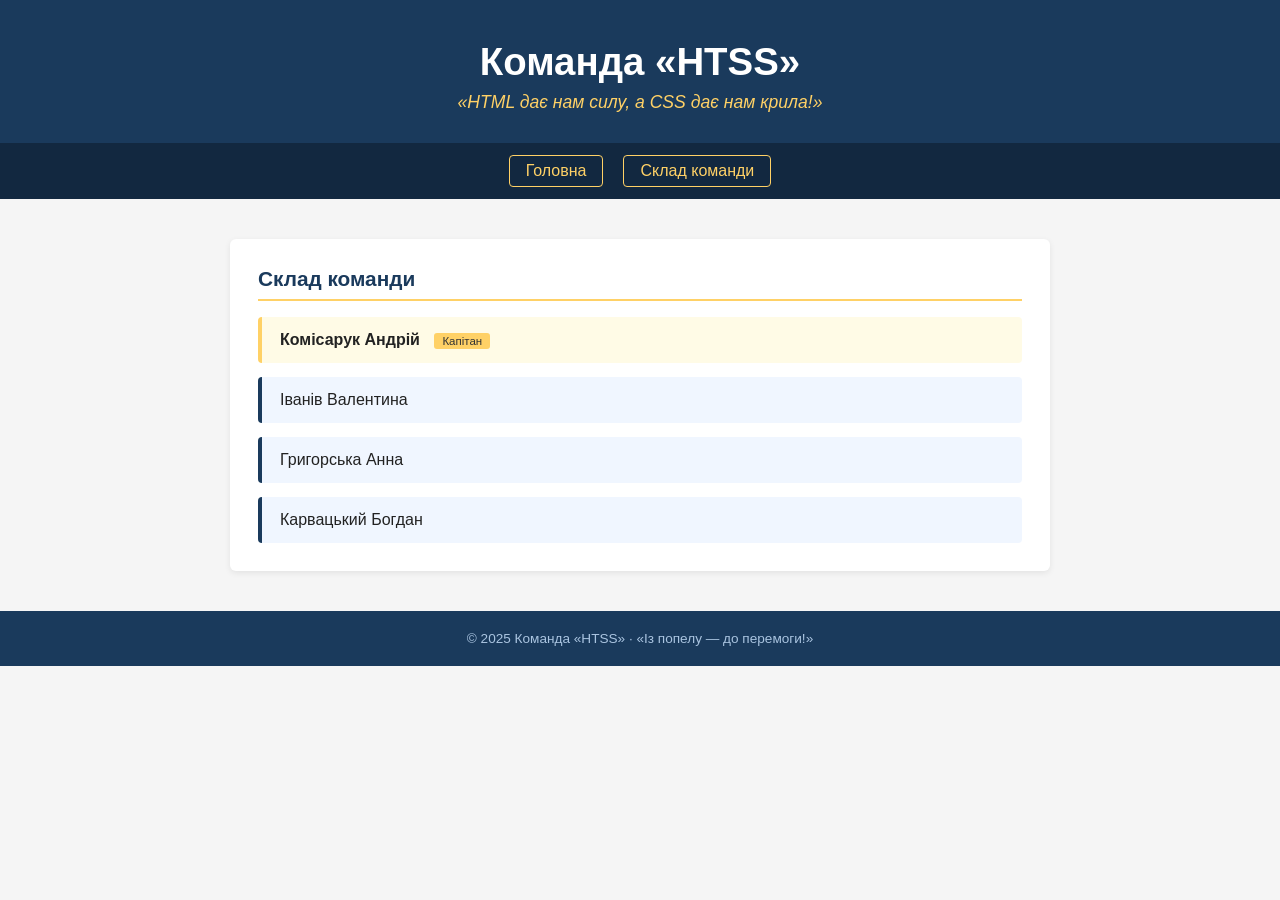
==== team.html @ d0646507 "init" ====
<!DOCTYPE html>
<html lang="uk">
<head>
  <meta charset="UTF-8" />
  <meta name="viewport" content="width=device-width, initial-scale=1.0" />
  <title>Склад команди — «Фенікс»</title>
  <link rel="stylesheet" href="style.css" />
</head>
<body>

  <header>
    <h1>Команда «HTSS»</h1>
    <p class="slogan">«HTML  дає нам силу, а CSS дає нам крила!»</p>
  </header>

  <nav>
    <a href="index.html">Головна</a>
    <a href="team.html">Склад команди</a>
  </nav>

  <main>

    <section>
      <h2>Склад команди</h2>
      <ul class="team-list">
        <li class="captain">
          Комісарук Андрій
          <span class="badge">Капітан</span>
        </li>
        <li>Іванів Валентина</li>
        <li>Григорська Анна</li>
        <li>Карвацький Богдан</li>
      </ul>
    </section>

  </main>

  <footer>
    <p>© 2025 Команда «HTSS» · «Із попелу — до перемоги!»</p>
  </footer>

</body>
</html>
---- style.css ----
* {
  margin: 0;
  padding: 0;
  box-sizing: border-box;
}

body {
  font-family: Arial, sans-serif;
  background-color: #f5f5f5;
  color: #222;
}

/* ── Шапка ── */
header {
  background-color: #1a3a5c;
  color: white;
  text-align: center;
  padding: 40px 20px 30px;
}

header h1 {
  font-size: 2.4rem;
  margin-bottom: 8px;
}

header p.slogan {
  font-size: 1.1rem;
  font-style: italic;
  color: #ffd166;
}

/* ── Навігація ── */
nav {
  background-color: #122840;
  display: flex;
  justify-content: center;
  gap: 20px;
  padding: 12px;
}

nav a {
  color: #ffd166;
  text-decoration: none;
  font-size: 1rem;
  padding: 6px 16px;
  border: 1px solid #ffd166;
  border-radius: 4px;
  transition: background 0.2s;
}

nav a:hover {
  background-color: #ffd166;
  color: #122840;
}

/* ── Основний вміст ── */
main {
  max-width: 860px;
  margin: 40px auto;
  padding: 0 20px;
}

/* ── Секції ── */
section {
  background: white;
  border-radius: 6px;
  padding: 28px;
  margin-bottom: 28px;
  box-shadow: 0 2px 6px rgba(0, 0, 0, 0.08);
}

section h2 {
  font-size: 1.3rem;
  color: #1a3a5c;
  margin-bottom: 16px;
  border-bottom: 2px solid #ffd166;
  padding-bottom: 8px;
}

/* ── Відео ── */
video {
  width: 100%;
  border-radius: 4px;
  background: #ddd;
  min-height: 200px;
  display: block;
}

/* ── Аудіо ── */
audio {
  width: 100%;
  margin-top: 8px;
}

/* ── Список учасників ── */
.team-list {
  list-style: none;
  display: flex;
  flex-direction: column;
  gap: 14px;
}

.team-list li {
  background: #f0f6ff;
  border-left: 4px solid #1a3a5c;
  padding: 14px 18px;
  border-radius: 4px;
  font-size: 1rem;
}

.team-list li.captain {
  border-left-color: #ffd166;
  background: #fffbe6;
  font-weight: bold;
}

.team-list li span.badge {
  display: inline-block;
  font-size: 0.72rem;
  background: #ffd166;
  color: #333;
  padding: 2px 8px;
  border-radius: 3px;
  margin-left: 10px;
  font-weight: normal;
  vertical-align: middle;
}

/* ── Підвал ── */
footer {
  text-align: center;
  padding: 20px;
  background: #1a3a5c;
  color: #aac4e0;
  font-size: 0.85rem;
  margin-top: 40px;
}
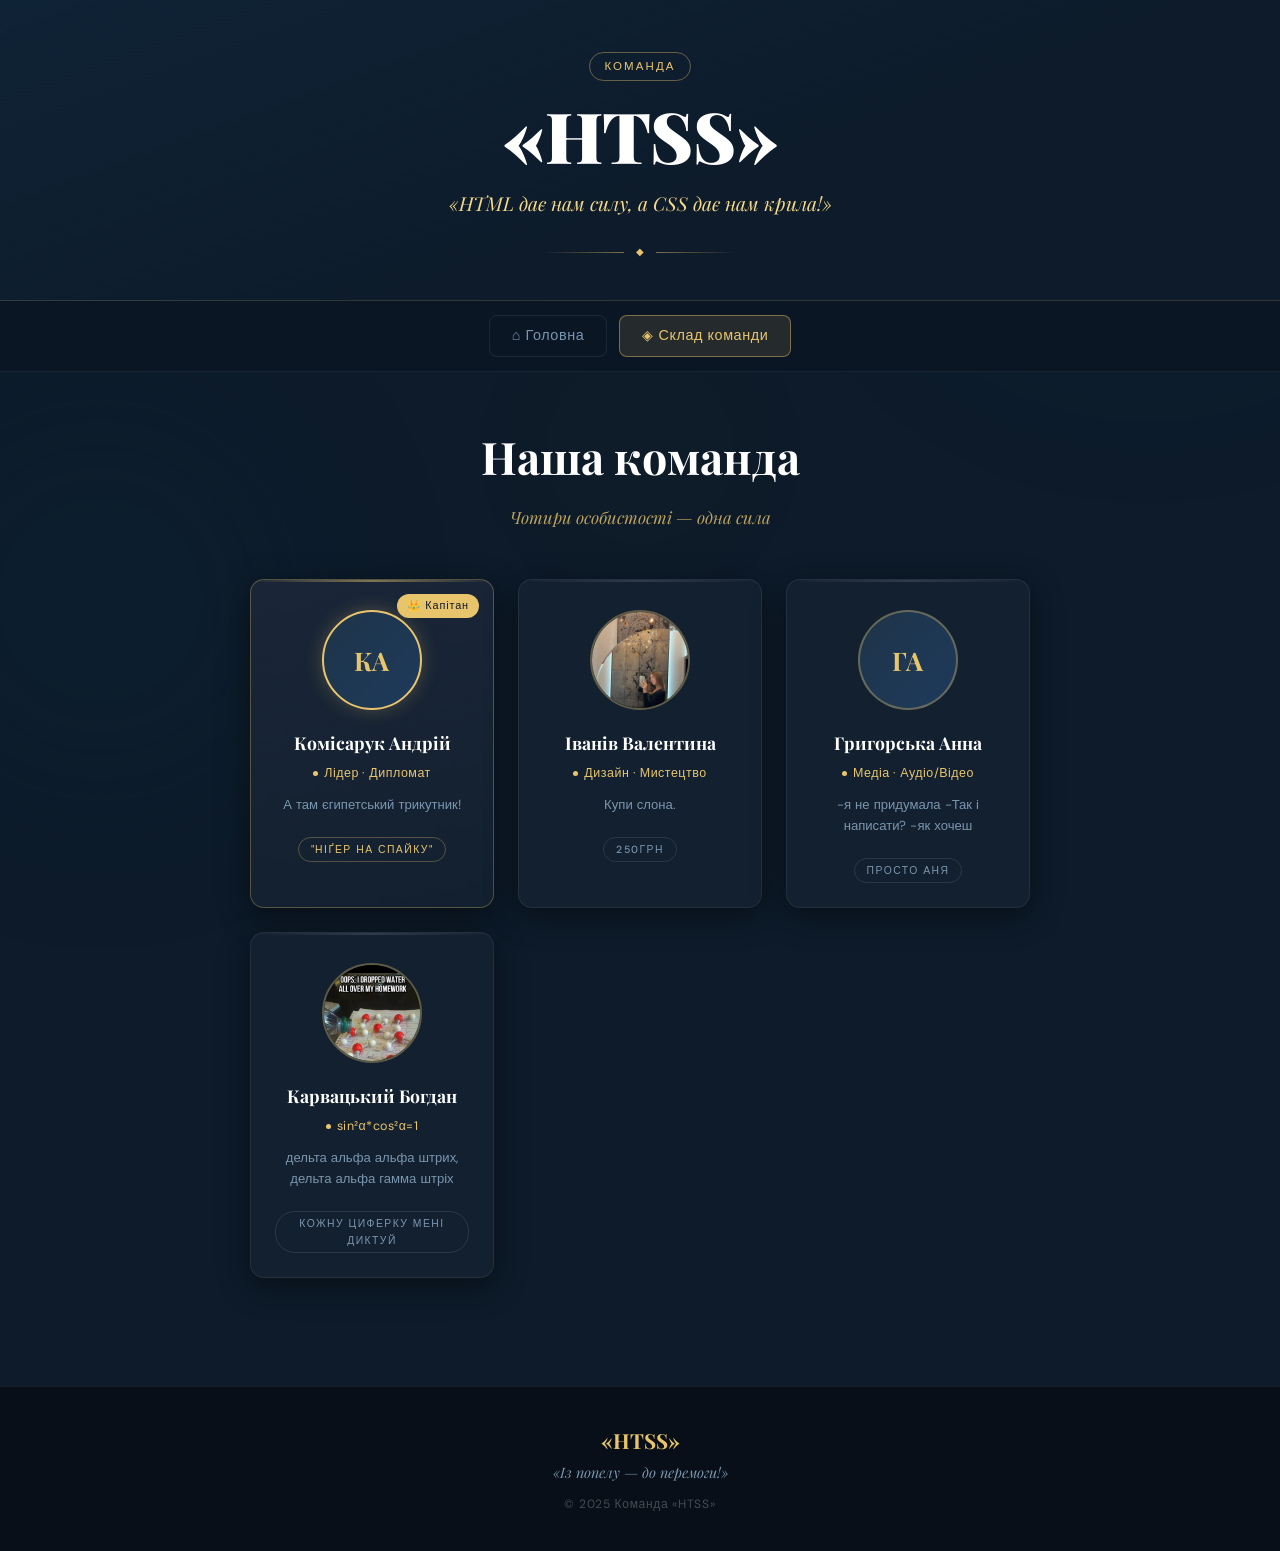
==== commit 3cf03b62: "other design" ====
--- a/team.html
+++ b/team.html
@@ -3,41 +3,125 @@
 <head>
   <meta charset="UTF-8" />
   <meta name="viewport" content="width=device-width, initial-scale=1.0" />
-  <title>Склад команди — «Фенікс»</title>
+  <title>Склад команди — «HTSS»</title>
+  <link rel="preconnect" href="https://fonts.googleapis.com" />
+  <link rel="preconnect" href="https://fonts.gstatic.com" crossorigin />
+  <link href="https://fonts.googleapis.com/css2?family=Playfair+Display:ital,wght@0,700;0,900;1,700&family=DM+Sans:wght@300;400;500&display=swap" rel="stylesheet" />
   <link rel="stylesheet" href="style.css" />
 </head>
 <body>
 
-  <header>
-    <h1>Команда «HTSS»</h1>
-    <p class="slogan">«HTML  дає нам силу, а CSS дає нам крила!»</p>
+  <div class="bg-orb orb-1"></div>
+  <div class="bg-orb orb-2"></div>
+  <div class="bg-orb orb-3"></div>
+
+  <header class="site-header">
+    <div class="header-inner">
+      <div class="header-badge reveal">Команда</div>
+      <h1 class="site-title reveal delay-1">«HTSS»</h1>
+      <p class="slogan reveal delay-2">«HTML дає нам силу, а CSS дає нам крила!»</p>
+      <div class="header-divider reveal delay-3"><span></span><span class="diamond">◆</span><span></span></div>
+    </div>
   </header>
 
-  <nav>
-    <a href="index.html">Головна</a>
-    <a href="team.html">Склад команди</a>
+  <nav class="site-nav reveal delay-3">
+    <a href="index.html" class="nav-link">⌂ Головна</a>
+    <a href="team.html" class="nav-link active">◈ Склад команди</a>
   </nav>
 
-  <main>
+  <main class="site-main">
+    <section class="team-section">
+      <div class="team-header reveal">
+        <h2 class="section-title-lg">Наша команда</h2>
+        <p class="team-subtitle">Чотири особистості — одна сила</p>
+      </div>
 
-    <section>
-      <h2>Склад команди</h2>
-      <ul class="team-list">
-        <li class="captain">
-          Комісарук Андрій
-          <span class="badge">Капітан</span>
-        </li>
-        <li>Іванів Валентина</li>
-        <li>Григорська Анна</li>
-        <li>Карвацький Богдан</li>
-      </ul>
+      <div class="team-grid">
+        <div class="member-card captain-card reveal delay-1">
+          <div class="captain-crown">👑 Капітан</div>
+          <div class="avatar-container">
+            <img class="avatar-img" src="" alt="Комісарук Андрій" initials="КА" onerror="avatarFallback(this)" onload="avatarLoaded(this)" />
+            <div class="avatar-fallback" style="display:none"></div>
+          </div>
+          <div class="member-info">
+            <h3 class="member-name">Комісарук Андрій</h3>
+            <div class="member-role"><span class="role-dot"></span>Лідер · Дипломат</div>
+            <p class="member-desc">А там єгипетський трикутник!</p>
+          </div>
+          <span class="member-tag">"НІҐЕР НА СПАЙКУ"</span>
+        </div>
+
+        <div class="member-card reveal delay-2">
+          <div class="avatar-container">
+            <img class="avatar-img" src="valentina.jpg" alt="Іванів Валентина" initials="ІВ" onerror="avatarFallback(this)" onload="avatarLoaded(this)" />
+            <div class="avatar-fallback" style="display:none"></div>
+          </div>
+          <div class="member-info">
+            <h3 class="member-name">Іванів Валентина</h3>
+            <div class="member-role"><span class="role-dot"></span>Дизайн · Мистецтво</div>
+            <p class="member-desc">Купи слона.</p>
+          </div>
+          <span class="member-tag">250грн</span>
+        </div>
+
+        <div class="member-card reveal delay-3">
+          <div class="avatar-container">
+            <img class="avatar-img" src="" alt="Григорська Анна" initials="ГА" onerror="avatarFallback(this)" onload="avatarLoaded(this)" />
+            <div class="avatar-fallback" style="display:none"></div>
+          </div>
+          <div class="member-info">
+            <h3 class="member-name">Григорська Анна</h3>
+            <div class="member-role"><span class="role-dot"></span>Медіа · Аудіо/Відео</div>
+            <p class="member-desc">-я не придумала -Так і написати? -як хочеш</p>
+          </div>
+          <span class="member-tag">Просто Аня</span>
+        </div>
+
+        <div class="member-card reveal delay-4">
+          <div class="avatar-container">
+            <img class="avatar-img" src="bodya.jpg" alt="Карвацький Богдан" initials="КБ" onerror="avatarFallback(this)" onload="avatarLoaded(this)" />
+            <div class="avatar-fallback" style="display:none"></div>
+          </div>
+          <div class="member-info">
+            <h3 class="member-name">Карвацький Богдан</h3>
+            <div class="member-role"><span class="role-dot"></span>sin²α*cos²α=1</div>
+            <p class="member-desc">дельта альфа альфа штрих, дельта альфа гамма штріх</p>
+          </div>
+          <span class="member-tag">Кожну циферку мені диктуй</span>
+        </div>
+
+      </div>
     </section>
-
   </main>
 
-  <footer>
-    <p>© 2025 Команда «HTSS» · «Із попелу — до перемоги!»</p>
+  <footer class="site-footer">
+    <div class="footer-inner">
+      <p class="footer-title">«HTSS»</p>
+      <p class="footer-motto">«Із попелу — до перемоги!»</p>
+      <p class="footer-copy">© 2025 Команда «HTSS»</p>
+    </div>
   </footer>
 
+  <script>
+    const obs = new IntersectionObserver(es => es.forEach(e => {
+      if(e.isIntersecting){e.target.classList.add('visible');obs.unobserve(e.target);}
+    }),{threshold:0.1});
+    document.querySelectorAll('.reveal').forEach(el => obs.observe(el));
+
+    function avatarFallback(img) {
+      img.style.display = 'none';
+      const fb = img.nextElementSibling;
+      fb.textContent = img.getAttribute('initials') || '?';
+      fb.style.display = 'flex';
+    }
+    function avatarLoaded(img) {
+      img.style.display = 'block';
+      img.nextElementSibling.style.display = 'none';
+    }
+    document.querySelectorAll('.avatar-img').forEach(img => {
+      const src = img.getAttribute('src');
+      if (!src || src.trim() === '') avatarFallback(img);
+    });
+  </script>
 </body>
-</html>
+</html>
--- a/style.css
+++ b/style.css
@@ -1,137 +1,396 @@
-* {
-  margin: 0;
-  padding: 0;
-  box-sizing: border-box;
-}
+/* ═══════════════════════════════════════════
+   HTSS Team Website — style.css
+   ═══════════════════════════════════════════ */
+
+:root {
+  --gold:        #e8c56d;
+  --gold-light:  #f5d98a;
+  --gold-dim:    rgba(232, 197, 109, 0.12);
+  --navy:        #0d1b2a;
+  --navy-mid:    #152536;
+  --navy-light:  #1e3448;
+  --navy-card:   #13202f;
+  --text:        #e2ddd4;
+  --text-muted:  #7a96ae;
+  --radius:      14px;
+  --shadow:      0 8px 32px rgba(0,0,0,0.45);
+  --font-d:      'Playfair Display', Georgia, serif;
+  --font-b:      'DM Sans', 'Segoe UI', sans-serif;
+}
+
+*, *::before, *::after { margin:0; padding:0; box-sizing:border-box; }
+html { scroll-behavior: smooth; }
 
 body {
-  font-family: Arial, sans-serif;
-  background-color: #f5f5f5;
-  color: #222;
-}
-
-/* ── Шапка ── */
-header {
-  background-color: #1a3a5c;
-  color: white;
+  font-family: var(--font-b);
+  background: var(--navy);
+  color: var(--text);
+  min-height: 100vh;
+  overflow-x: hidden;
+  line-height: 1.65;
+}
+
+/* ── Background Orbs ── */
+.bg-orb {
+  position: fixed; border-radius: 50%;
+  filter: blur(90px); pointer-events: none; z-index: 0; opacity: 0.4;
+}
+.orb-1 { width:620px; height:620px; background: radial-gradient(circle, #1a4a6e 0%, transparent 70%); top:-220px; right:-180px; }
+.orb-2 { width:480px; height:480px; background: radial-gradient(circle, #0d2a3e 0%, transparent 70%); bottom:60px; left:-140px; }
+.orb-3 { width:340px; height:340px; background: radial-gradient(circle, rgba(232,197,109,0.07) 0%, transparent 70%); top:50%; left:50%; transform:translate(-50%,-50%); }
+
+/* ── Reveal ── */
+.reveal { opacity:0; transform:translateY(26px); transition: opacity 0.65s ease, transform 0.65s ease; }
+.reveal.visible { opacity:1; transform:translateY(0); }
+.delay-1 { transition-delay:.10s; }
+.delay-2 { transition-delay:.20s; }
+.delay-3 { transition-delay:.30s; }
+.delay-4 { transition-delay:.40s; }
+.delay-5 { transition-delay:.50s; }
+
+/* ══════════════════════
+   HEADER
+══════════════════════ */
+.site-header {
+  position: relative; z-index: 2;
+  background: linear-gradient(160deg, #0f2336 0%, #0d1b2a 60%);
+  border-bottom: 1px solid rgba(232,197,109,0.15);
   text-align: center;
-  padding: 40px 20px 30px;
-}
-
-header h1 {
-  font-size: 2.4rem;
-  margin-bottom: 8px;
-}
-
-header p.slogan {
-  font-size: 1.1rem;
+  padding: 52px 24px 40px;
+}
+.header-inner { max-width: 700px; margin: 0 auto; }
+
+.header-badge {
+  display: inline-block;
+  font-family: var(--font-b);
+  font-size: .72rem;
+  font-weight: 500;
+  letter-spacing: .18em;
+  text-transform: uppercase;
+  color: var(--gold);
+  border: 1px solid rgba(232,197,109,0.4);
+  padding: 4px 14px;
+  border-radius: 20px;
+  margin-bottom: 16px;
+}
+
+.site-title {
+  font-family: var(--font-d);
+  font-size: clamp(2.6rem, 7vw, 4.4rem);
+  font-weight: 900;
+  color: #fff;
+  line-height: 1.1;
+  letter-spacing: -.01em;
+  margin-bottom: 14px;
+}
+
+.slogan {
+  font-family: var(--font-d);
   font-style: italic;
-  color: #ffd166;
-}
-
-/* ── Навігація ── */
-nav {
-  background-color: #122840;
-  display: flex;
-  justify-content: center;
-  gap: 20px;
-  padding: 12px;
-}
-
-nav a {
-  color: #ffd166;
+  font-size: clamp(1rem, 2.5vw, 1.2rem);
+  color: var(--gold-light);
+  margin-bottom: 24px;
+}
+
+.header-divider {
+  display: flex; align-items: center; gap: 12px; justify-content: center;
+}
+.header-divider span:first-child,
+.header-divider span:last-child {
+  display: block; height: 1px; width: 80px;
+  background: linear-gradient(90deg, transparent, rgba(232,197,109,0.5));
+}
+.header-divider span:last-child { transform: scaleX(-1); }
+.diamond { color: var(--gold); font-size: .6rem; }
+
+/* ══════════════════════
+   NAV
+══════════════════════ */
+.site-nav {
+  position: relative; z-index: 2;
+  background: #0a1624;
+  display: flex; justify-content: center; gap: 12px;
+  padding: 14px 20px;
+  border-bottom: 1px solid rgba(255,255,255,0.05);
+}
+
+.nav-link {
+  font-family: var(--font-b);
+  font-size: .9rem; font-weight: 500;
+  color: var(--text-muted);
   text-decoration: none;
-  font-size: 1rem;
-  padding: 6px 16px;
-  border: 1px solid #ffd166;
-  border-radius: 4px;
-  transition: background 0.2s;
-}
-
-nav a:hover {
-  background-color: #ffd166;
-  color: #122840;
-}
-
-/* ── Основний вміст ── */
-main {
-  max-width: 860px;
-  margin: 40px auto;
+  padding: 8px 22px;
+  border: 1px solid rgba(255,255,255,0.08);
+  border-radius: 8px;
+  transition: all .2s ease;
+  letter-spacing: .04em;
+}
+.nav-link:hover { color: var(--gold); border-color: rgba(232,197,109,0.35); background: var(--gold-dim); }
+.nav-link.active { color: var(--gold); border-color: rgba(232,197,109,0.45); background: var(--gold-dim); }
+
+/* ══════════════════════
+   MAIN / CARDS
+══════════════════════ */
+.site-main {
+  position: relative; z-index: 1;
+  max-width: 860px; margin: 48px auto;
   padding: 0 20px;
 }
 
-/* ── Секції ── */
-section {
-  background: white;
-  border-radius: 6px;
-  padding: 28px;
+.card {
+  background: var(--navy-card);
+  border: 1px solid rgba(255,255,255,0.07);
+  border-radius: var(--radius);
+  padding: 32px 36px;
   margin-bottom: 28px;
-  box-shadow: 0 2px 6px rgba(0, 0, 0, 0.08);
-}
-
-section h2 {
-  font-size: 1.3rem;
-  color: #1a3a5c;
-  margin-bottom: 16px;
-  border-bottom: 2px solid #ffd166;
-  padding-bottom: 8px;
-}
-
-/* ── Відео ── */
-video {
-  width: 100%;
-  border-radius: 4px;
-  background: #ddd;
-  min-height: 200px;
+  box-shadow: var(--shadow);
+  position: relative; overflow: hidden;
+}
+.card::before {
+  content: '';
+  position: absolute; top:0; left:0; right:0; height:2px;
+  background: linear-gradient(90deg, transparent, var(--gold), transparent);
+  opacity: .6;
+}
+
+.card-label {
+  font-size: .68rem; font-weight: 500; letter-spacing: .2em;
+  color: var(--gold); opacity: .7;
+  margin-bottom: 10px; text-transform: uppercase;
+}
+
+.section-title {
+  font-family: var(--font-d);
+  font-size: 1.45rem; font-weight: 700;
+  color: #fff;
+  margin-bottom: 20px;
+  padding-bottom: 12px;
+  border-bottom: 1px solid rgba(232,197,109,0.2);
+}
+
+.section-text {
+  font-size: .95rem; color: var(--text-muted); line-height: 1.7;
+}
+
+/* ── Video ── */
+.video-wrapper { position: relative; border-radius: 8px; overflow: hidden; background: #0a1522; min-height: 220px; }
+video { width: 100%; display: block; border-radius: 8px; min-height: 220px; }
+.video-placeholder {
+  position: absolute; inset:0;
+  display: flex; flex-direction: column; align-items: center; justify-content: center;
+  gap: 10px; background: #0a1522; color: var(--text-muted);
+  font-size: .9rem;
+}
+.play-icon { font-size: 2.4rem; color: var(--gold); opacity: .6; }
+
+/* ── Audio ── */
+.audio-wrapper { display: flex; flex-direction: column; gap: 14px; }
+.audio-bars { display: flex; align-items: flex-end; gap: 4px; height: 48px; }
+.audio-bars span {
+  flex: 1; height: 30%; min-height: 4px;
+  background: linear-gradient(to top, var(--gold), var(--gold-light));
+  border-radius: 3px;
+  transition: height .18s ease;
+  opacity: .45;
+}
+.audio-bars span.active { opacity: 1; }
+audio { width: 100%; accent-color: var(--gold); }
+
+/* ── About ── */
+.about-grid { display: grid; grid-template-columns: 1fr auto; gap: 32px; align-items: center; margin-bottom: 24px; }
+@media (max-width: 580px) { .about-grid { grid-template-columns: 1fr; } }
+
+.about-stats { display: flex; gap: 20px; }
+.stat { display: flex; flex-direction: column; align-items: center; gap: 2px; }
+.stat-num { font-family: var(--font-d); font-size: 2rem; font-weight: 700; color: var(--gold); line-height: 1; }
+.stat-label { font-size: .7rem; letter-spacing: .1em; text-transform: uppercase; color: var(--text-muted); }
+
+.cta-btn {
+  display: inline-block;
+  background: linear-gradient(135deg, var(--gold), var(--gold-light));
+  color: #0d1b2a;
+  font-family: var(--font-b); font-weight: 500; font-size: .9rem;
+  text-decoration: none;
+  padding: 12px 26px; border-radius: 8px;
+  transition: opacity .2s, transform .2s;
+}
+.cta-btn:hover { opacity: .88; transform: translateY(-1px); }
+
+/* ══════════════════════
+   TEAM PAGE
+══════════════════════ */
+.team-section {
+  position: relative; z-index: 1;
+  max-width: 1000px; margin: 48px auto;
+  padding: 0 20px 60px;
+}
+
+.team-header { text-align: center; margin-bottom: 48px; }
+
+.section-title-lg {
+  font-family: var(--font-d);
+  font-size: clamp(1.9rem, 5vw, 2.8rem);
+  font-weight: 700; color: #fff;
+  margin-bottom: 10px;
+}
+
+.team-subtitle {
+  font-family: var(--font-d);
+  font-style: italic; font-size: 1.05rem;
+  color: var(--gold); opacity: .8;
+}
+
+/* ── Team Grid ── */
+.team-grid {
+  display: grid;
+  grid-template-columns: repeat(auto-fit, minmax(220px, 1fr));
+  gap: 24px;
+}
+
+/* ── Member Card ── */
+.member-card {
+  background: var(--navy-card);
+  border: 1px solid rgba(255,255,255,0.07);
+  border-radius: var(--radius);
+  padding: 30px 24px 24px;
+  display: flex; flex-direction: column; align-items: center; gap: 18px;
+  box-shadow: var(--shadow);
+  position: relative; overflow: hidden;
+  transition: transform .25s ease, box-shadow .25s ease;
+  text-align: center;
+}
+.member-card::before {
+  content: '';
+  position: absolute; top:0; left:0; right:0; height:2px;
+  background: linear-gradient(90deg, transparent, rgba(255,255,255,0.12), transparent);
+}
+.member-card:hover {
+  transform: translateY(-4px);
+  box-shadow: 0 16px 48px rgba(0,0,0,0.5);
+}
+
+/* Captain highlight */
+.captain-card {
+  border-color: rgba(232,197,109,0.3);
+  background: linear-gradient(170deg, #1a2638 0%, var(--navy-card) 100%);
+}
+.captain-card::before {
+  background: linear-gradient(90deg, transparent, var(--gold), transparent);
+  opacity: .5;
+}
+
+.captain-crown {
+  position: absolute; top: 14px; right: 14px;
+  font-size: .68rem; font-weight: 500; letter-spacing: .08em;
+  color: #0d1b2a;
+  background: var(--gold);
+  padding: 3px 10px; border-radius: 20px;
+}
+
+/* ── Avatar ── */
+.avatar-container {
+  position: relative;
+  width: 100px; height: 100px;
+  border-radius: 50%;
+  flex-shrink: 0;
+}
+
+.avatar-img {
+  width: 100px; height: 100px;
+  border-radius: 50%;
+  object-fit: cover;
+  object-position: center top;
+  border: 2px solid rgba(232,197,109,0.35);
   display: block;
 }
 
-/* ── Аудіо ── */
-audio {
-  width: 100%;
-  margin-top: 8px;
-}
-
-/* ── Список учасників ── */
-.team-list {
-  list-style: none;
-  display: flex;
-  flex-direction: column;
-  gap: 14px;
-}
-
-.team-list li {
-  background: #f0f6ff;
-  border-left: 4px solid #1a3a5c;
-  padding: 14px 18px;
-  border-radius: 4px;
-  font-size: 1rem;
-}
-
-.team-list li.captain {
-  border-left-color: #ffd166;
-  background: #fffbe6;
-  font-weight: bold;
-}
-
-.team-list li span.badge {
+/* Fallback circle with initials */
+.avatar-fallback {
+  width: 100px; height: 100px;
+  border-radius: 50%;
+  background: linear-gradient(135deg, var(--navy-light), #1e3a5c);
+  border: 2px solid rgba(232,197,109,0.35);
+  display: flex; align-items: center; justify-content: center;
+  font-family: var(--font-d);
+  font-size: 1.6rem; font-weight: 700;
+  color: var(--gold);
+  letter-spacing: .03em;
+  user-select: none;
+}
+
+.captain-card .avatar-img,
+.captain-card .avatar-fallback {
+  border-color: var(--gold);
+  box-shadow: 0 0 18px rgba(232,197,109,0.25);
+}
+
+/* ── Member Info ── */
+.member-info { width: 100%; }
+
+.member-name {
+  font-family: var(--font-d);
+  font-size: 1.1rem; font-weight: 700;
+  color: #fff; margin-bottom: 6px;
+}
+
+.member-role {
+  display: flex; align-items: center; justify-content: center; gap: 6px;
+  font-size: .78rem; color: var(--gold); margin-bottom: 10px;
+  letter-spacing: .04em;
+}
+.role-dot {
+  width: 5px; height: 5px; border-radius: 50%;
+  background: var(--gold); flex-shrink: 0;
+}
+
+.member-desc {
+  font-size: .82rem; color: var(--text-muted); line-height: 1.6;
+}
+
+.member-tag {
   display: inline-block;
-  font-size: 0.72rem;
-  background: #ffd166;
-  color: #333;
-  padding: 2px 8px;
-  border-radius: 3px;
-  margin-left: 10px;
-  font-weight: normal;
-  vertical-align: middle;
-}
-
-/* ── Підвал ── */
-footer {
+  font-size: .65rem; font-weight: 500; letter-spacing: .14em; text-transform: uppercase;
+  color: var(--text-muted);
+  border: 1px solid rgba(255,255,255,0.1);
+  padding: 3px 12px; border-radius: 20px;
+  margin-top: 4px;
+}
+.captain-card .member-tag {
+  color: var(--gold); border-color: rgba(232,197,109,0.3);
+}
+
+/* ══════════════════════
+   FOOTER
+══════════════════════ */
+.site-footer {
+  position: relative; z-index: 1;
+  background: #080f18;
+  border-top: 1px solid rgba(255,255,255,0.06);
   text-align: center;
-  padding: 20px;
-  background: #1a3a5c;
-  color: #aac4e0;
-  font-size: 0.85rem;
-  margin-top: 40px;
-}
+  padding: 36px 20px;
+}
+.footer-title {
+  font-family: var(--font-d);
+  font-size: 1.3rem; font-weight: 700; color: var(--gold);
+  margin-bottom: 4px;
+}
+.footer-motto {
+  font-family: var(--font-d);
+  font-style: italic; font-size: .9rem;
+  color: var(--text-muted); margin-bottom: 10px;
+}
+.footer-copy {
+  font-size: .75rem; color: rgba(255,255,255,0.25);
+  letter-spacing: .06em;
+}
+
+/* ══════════════════════
+   RESPONSIVE
+══════════════════════ */
+@media (max-width: 600px) {
+  .card { padding: 24px 20px; }
+  .team-grid { grid-template-columns: 1fr 1fr; }
+}
+@media (max-width: 400px) {
+  .team-grid { grid-template-columns: 1fr; }
+}
